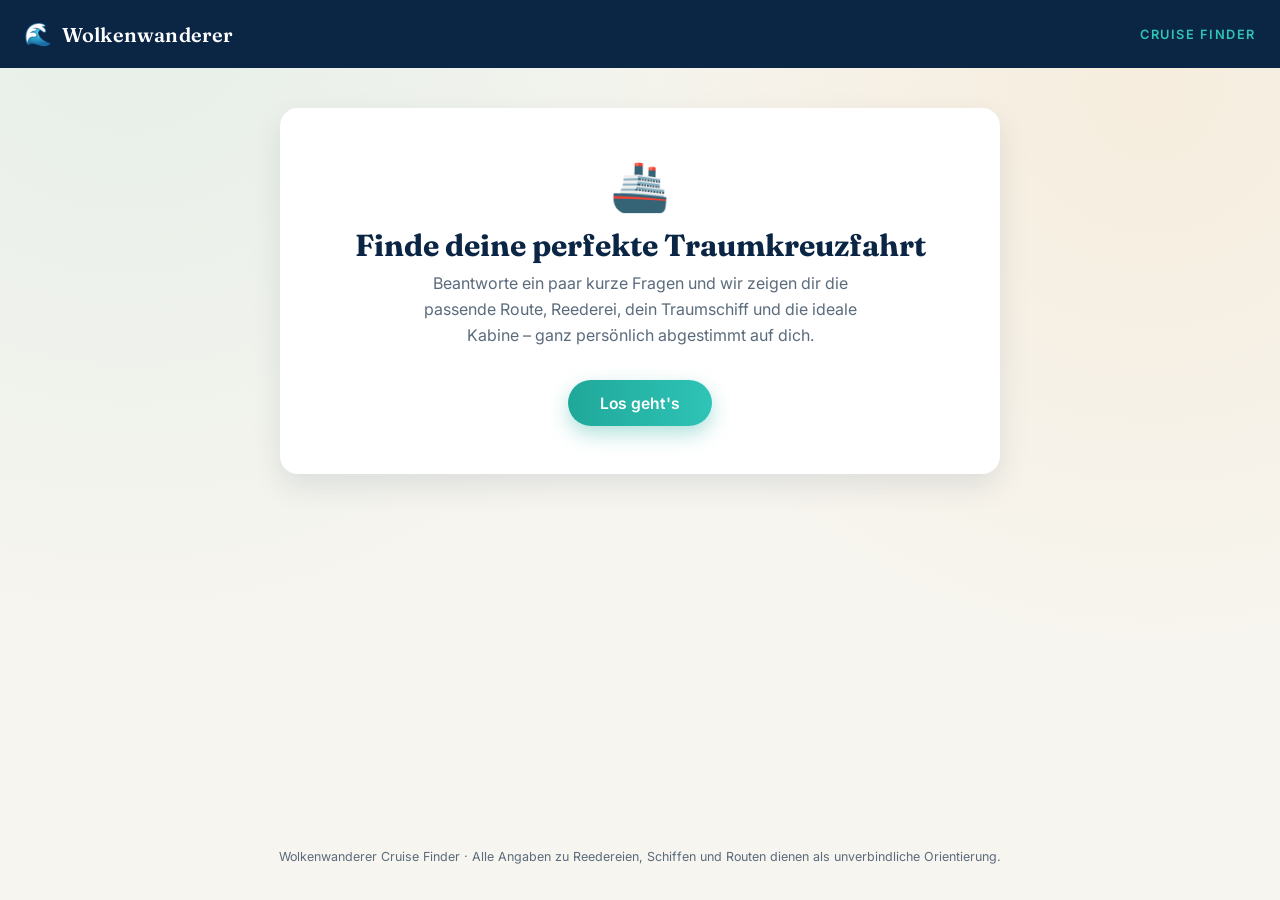
==== index.html @ 6cf7e443 "Add interactive Cruise Finder quiz funnel Guided quiz that leads users from companion/age through th" ====
<!DOCTYPE html>
<html lang="de">
<head>
<meta charset="UTF-8">
<meta name="viewport" content="width=device-width, initial-scale=1.0">
<title>Cruise Finder – Wolkenwanderer</title>
<meta name="description" content="Finde mit dem Wolkenwanderer Cruise Finder deine perfekte Traumroute, Reederei, Schiff und Kabine.">
<link rel="icon" href="data:image/svg+xml,<svg xmlns=%22http://www.w3.org/2000/svg%22 viewBox=%220 0 100 100%22><text y=%22.9em%22 font-size=%2290%22>🚢</text></svg>">
<link rel="preconnect" href="https://fonts.googleapis.com">
<link rel="preconnect" href="https://fonts.gstatic.com" crossorigin>
<link href="https://fonts.googleapis.com/css2?family=Fraunces:wght@500;600;700&family=Inter:wght@400;500;600;700&display=swap" rel="stylesheet">
<link rel="stylesheet" href="css/style.css">
</head>
<body>

<header class="site-header">
  <div class="brand">
    <span class="brand-emoji">🌊</span>
    <span class="brand-name">Wolkenwanderer</span>
  </div>
  <span class="brand-tag">Cruise Finder</span>
</header>

<main>
  <div id="quiz-app" class="quiz-app"></div>
</main>

<footer class="site-footer">
  <p>Wolkenwanderer Cruise Finder · Alle Angaben zu Reedereien, Schiffen und Routen dienen als unverbindliche Orientierung.</p>
</footer>

<script src="js/data.js"></script>
<script src="js/app.js"></script>
</body>
</html>
---- css/style.css ----
:root {
  --navy: #0b2545;
  --navy-light: #13355e;
  --teal: #1fa89a;
  --teal-light: #2ec4b6;
  --gold: #e8a13d;
  --cream: #f7f5ef;
  --white: #ffffff;
  --ink: #1c2a3a;
  --ink-soft: #5b6b7c;
  --border: #e3e1d8;
  --shadow: 0 12px 30px rgba(11, 37, 69, 0.10);
  --radius: 18px;
  --font-head: "Fraunces", Georgia, serif;
  --font-body: "Inter", system-ui, -apple-system, sans-serif;
}

* { box-sizing: border-box; }

html, body {
  margin: 0;
  padding: 0;
  background: var(--cream);
  color: var(--ink);
  font-family: var(--font-body);
  -webkit-font-smoothing: antialiased;
}

body {
  min-height: 100vh;
  display: flex;
  flex-direction: column;
  background-image:
    radial-gradient(circle at 10% 0%, rgba(31, 168, 154, 0.08), transparent 45%),
    radial-gradient(circle at 90% 10%, rgba(232, 161, 61, 0.10), transparent 40%);
}

/* ---------- Header / Footer ---------- */

.site-header {
  display: flex;
  align-items: center;
  justify-content: space-between;
  padding: 1.25rem 1.5rem;
  background: var(--navy);
  color: var(--white);
}

.brand {
  display: flex;
  align-items: center;
  gap: 0.6rem;
  font-family: var(--font-head);
  font-weight: 600;
  font-size: 1.25rem;
  letter-spacing: 0.01em;
}

.brand-emoji { font-size: 1.4rem; }

.brand-tag {
  font-size: 0.8rem;
  text-transform: uppercase;
  letter-spacing: 0.12em;
  color: var(--teal-light);
  font-weight: 600;
}

main {
  flex: 1;
  display: flex;
  justify-content: center;
  padding: 2.5rem 1.25rem 3rem;
}

.site-footer {
  text-align: center;
  font-size: 0.78rem;
  color: var(--ink-soft);
  padding: 1.5rem;
}

/* ---------- Quiz shell ---------- */

.quiz-app {
  width: 100%;
  max-width: 720px;
}

.progress {
  height: 6px;
  background: var(--border);
  border-radius: 999px;
  overflow: hidden;
  margin-bottom: 1.75rem;
}

.progress-bar {
  height: 100%;
  background: linear-gradient(90deg, var(--teal), var(--teal-light));
  border-radius: 999px;
  transition: width 0.35s ease;
}

.card {
  background: var(--white);
  border-radius: var(--radius);
  box-shadow: var(--shadow);
  padding: 2.25rem 2rem;
  animation: fadeIn 0.35s ease;
}

@keyframes fadeIn {
  from { opacity: 0; transform: translateY(8px); }
  to { opacity: 1; transform: translateY(0); }
}

h1, h2, h3, h4 {
  font-family: var(--font-head);
  color: var(--navy);
  margin: 0 0 0.5rem;
}

h1 { font-size: 1.9rem; line-height: 1.2; }
h2 { font-size: 1.55rem; line-height: 1.25; }

.subtitle {
  color: var(--ink-soft);
  margin: 0 0 1.75rem;
  font-size: 1rem;
}

/* ---------- Start screen ---------- */

.start-card { text-align: center; padding: 3rem 2rem; }
.start-emoji { font-size: 3rem; margin-bottom: 0.75rem; }
.start-card p {
  color: var(--ink-soft);
  max-width: 480px;
  margin: 0 auto 2rem;
  line-height: 1.6;
}

/* ---------- Buttons ---------- */

.btn {
  display: inline-block;
  border: none;
  border-radius: 999px;
  padding: 0.85rem 2rem;
  font-family: var(--font-body);
  font-weight: 600;
  font-size: 0.98rem;
  cursor: pointer;
  text-decoration: none;
  transition: transform 0.15s ease, box-shadow 0.15s ease;
}

.btn-primary {
  background: linear-gradient(90deg, var(--teal), var(--teal-light));
  color: var(--white);
  box-shadow: 0 8px 20px rgba(31, 168, 154, 0.35);
}

.btn-primary:hover { transform: translateY(-2px); box-shadow: 0 12px 24px rgba(31, 168, 154, 0.4); }

.btn-ghost {
  background: transparent;
  color: var(--ink-soft);
  padding: 0.85rem 1.25rem;
}

.btn-ghost:hover { color: var(--navy); }

/* ---------- Options grid ---------- */

.options-grid {
  display: grid;
  grid-template-columns: repeat(2, 1fr);
  gap: 0.9rem;
  margin-bottom: 1.5rem;
}

.option-card {
  display: flex;
  flex-direction: column;
  align-items: flex-start;
  gap: 0.3rem;
  text-align: left;
  background: var(--cream);
  border: 2px solid transparent;
  border-radius: 14px;
  padding: 1.1rem 1.1rem;
  cursor: pointer;
  font-family: var(--font-body);
  transition: border-color 0.15s ease, transform 0.15s ease, background 0.15s ease;
}

.option-card:hover { border-color: var(--teal-light); transform: translateY(-2px); }

.option-card.selected {
  border-color: var(--teal);
  background: #eaf7f5;
}

.option-emoji { font-size: 1.6rem; }

.option-label {
  font-weight: 600;
  color: var(--navy);
  font-size: 1.02rem;
}

.option-desc {
  color: var(--ink-soft);
  font-size: 0.85rem;
  line-height: 1.35;
}

.nav-row {
  display: flex;
  justify-content: flex-start;
}

/* ---------- Result ---------- */

.result-card { text-align: center; }

.result-emoji { font-size: 2.75rem; }

.result-tag {
  display: inline-block;
  background: var(--gold);
  color: var(--navy);
  font-weight: 700;
  font-size: 0.72rem;
  text-transform: uppercase;
  letter-spacing: 0.1em;
  padding: 0.3rem 0.75rem;
  border-radius: 999px;
  margin: 0.5rem 0 0.75rem;
}

.result-summary {
  color: var(--ink-soft);
  max-width: 520px;
  margin: 0 auto 1.75rem;
  line-height: 1.6;
}

.result-details {
  display: grid;
  grid-template-columns: repeat(2, 1fr);
  gap: 1rem;
  text-align: left;
  margin-bottom: 1.5rem;
}

.detail-block {
  display: flex;
  gap: 0.75rem;
  background: var(--cream);
  border-radius: 14px;
  padding: 1.1rem;
}

.detail-block h3 { font-size: 1.02rem; margin-bottom: 0.2rem; }
.detail-block p { margin: 0; color: var(--ink-soft); font-size: 0.88rem; line-height: 1.45; }
.detail-emoji { font-size: 1.5rem; }

.alternatives { text-align: left; margin-bottom: 1.75rem; }
.alternatives h4 { font-size: 0.9rem; color: var(--ink-soft); text-transform: uppercase; letter-spacing: 0.06em; margin-bottom: 0.75rem; }

.alt-grid {
  display: grid;
  grid-template-columns: repeat(2, 1fr);
  gap: 0.75rem;
}

.alt-card {
  display: flex;
  flex-direction: column;
  gap: 0.2rem;
  background: var(--white);
  border: 1px solid var(--border);
  border-radius: 12px;
  padding: 0.85rem 1rem;
}

.alt-card strong { color: var(--navy); font-size: 0.92rem; }
.alt-card span { color: var(--ink-soft); font-size: 0.8rem; }

.result-actions {
  display: flex;
  flex-direction: column;
  align-items: center;
  gap: 0.75rem;
}

/* ---------- Responsive ---------- */

@media (max-width: 560px) {
  .card { padding: 1.75rem 1.35rem; }
  .options-grid, .result-details, .alt-grid { grid-template-columns: 1fr; }
  h1 { font-size: 1.6rem; }
  h2 { font-size: 1.3rem; }
}
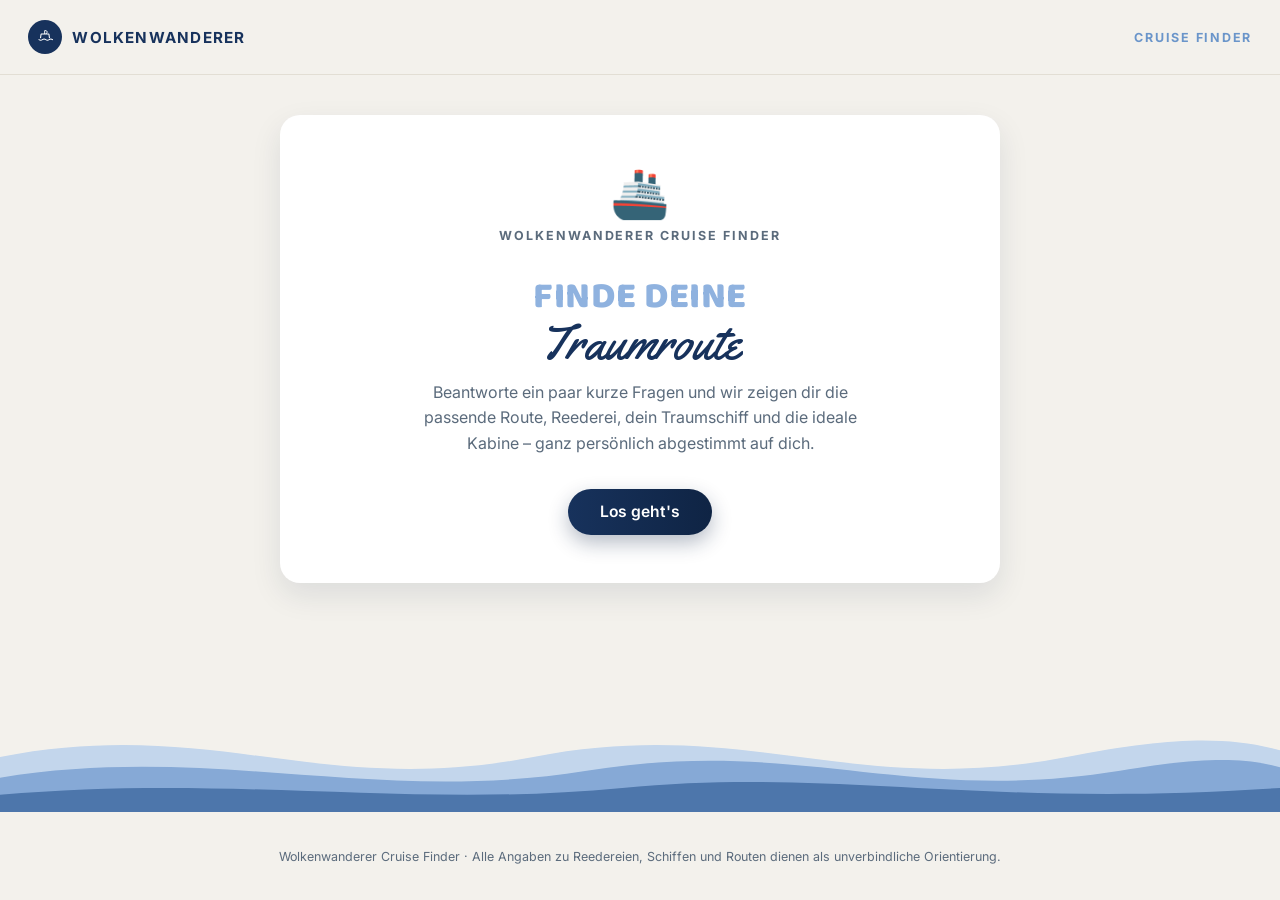
==== commit 3ee8380e: "Restyle to hand-illustrated ocean look Swap the teal/gold palette and serif headings for a Baloo 2 +" ====
--- a/index.html
+++ b/index.html
@@ -8,14 +8,20 @@
 <link rel="icon" href="data:image/svg+xml,<svg xmlns=%22http://www.w3.org/2000/svg%22 viewBox=%220 0 100 100%22><text y=%22.9em%22 font-size=%2290%22>🚢</text></svg>">
 <link rel="preconnect" href="https://fonts.googleapis.com">
 <link rel="preconnect" href="https://fonts.gstatic.com" crossorigin>
-<link href="https://fonts.googleapis.com/css2?family=Fraunces:wght@500;600;700&family=Inter:wght@400;500;600;700&display=swap" rel="stylesheet">
+<link href="https://fonts.googleapis.com/css2?family=Baloo+2:wght@500;600;700;800&family=Yellowtail&family=Inter:wght@400;500;600;700&display=swap" rel="stylesheet">
 <link rel="stylesheet" href="css/style.css">
 </head>
 <body>
 
 <header class="site-header">
   <div class="brand">
-    <span class="brand-emoji">🌊</span>
+    <span class="brand-badge" aria-hidden="true">
+      <svg viewBox="0 0 24 24" width="18" height="18" fill="none" xmlns="http://www.w3.org/2000/svg">
+        <path d="M4 15.5c1.5 1.2 3 1.2 4.5 0 1.5-1.2 3-1.2 4.5 0 1.5 1.2 3 1.2 4.5 0 1.5-1.2 3-1.2 4.5 0" stroke="#fff" stroke-width="1.4" stroke-linecap="round"/>
+        <path d="M6 13.5 6.8 8h10.4l.8 5.5" stroke="#fff" stroke-width="1.4" stroke-linejoin="round"/>
+        <path d="M11.5 8V3.5h2.2l1.6 2.2-1.6 1v1.3" stroke="#fff" stroke-width="1.2" stroke-linejoin="round"/>
+      </svg>
+    </span>
     <span class="brand-name">Wolkenwanderer</span>
   </div>
   <span class="brand-tag">Cruise Finder</span>
@@ -25,6 +31,14 @@
   <div id="quiz-app" class="quiz-app"></div>
 </main>
 
+<div class="wave-deco" aria-hidden="true">
+  <svg viewBox="0 0 1440 160" preserveAspectRatio="none" xmlns="http://www.w3.org/2000/svg">
+    <path d="M0,80 C240,20 360,140 600,80 C840,20 960,140 1200,80 C1320,50 1380,50 1440,70 L1440,160 L0,160 Z" fill="var(--wave-1)"/>
+    <path d="M0,110 C240,60 420,150 660,100 C900,50 1020,150 1260,100 C1350,80 1400,80 1440,95 L1440,160 L0,160 Z" fill="var(--wave-2)"/>
+    <path d="M0,135 C260,105 460,155 700,125 C940,95 1100,155 1440,125 L1440,160 L0,160 Z" fill="var(--wave-3)"/>
+  </svg>
+</div>
+
 <footer class="site-footer">
   <p>Wolkenwanderer Cruise Finder · Alle Angaben zu Reedereien, Schiffen und Routen dienen als unverbindliche Orientierung.</p>
 </footer>
--- a/css/style.css
+++ b/css/style.css
@@ -1,17 +1,21 @@
 :root {
-  --navy: #0b2545;
-  --navy-light: #13355e;
-  --teal: #1fa89a;
-  --teal-light: #2ec4b6;
-  --gold: #e8a13d;
-  --cream: #f7f5ef;
+  --navy: #17325c;
+  --navy-deep: #0f2444;
+  --sky: #8fb2df;
+  --sky-deep: #6a95ca;
+  --peach: #e8a37e;
+  --cream: #f3f1ec;
   --white: #ffffff;
   --ink: #1c2a3a;
   --ink-soft: #5b6b7c;
-  --border: #e3e1d8;
-  --shadow: 0 12px 30px rgba(11, 37, 69, 0.10);
-  --radius: 18px;
-  --font-head: "Fraunces", Georgia, serif;
+  --border: #e2ded4;
+  --wave-1: #c3d6ec;
+  --wave-2: #86a9d6;
+  --wave-3: #4d76ab;
+  --shadow: 0 12px 30px rgba(15, 36, 68, 0.10);
+  --radius: 20px;
+  --font-display: "Baloo 2", "Inter", system-ui, sans-serif;
+  --font-script: "Yellowtail", cursive;
   --font-body: "Inter", system-ui, -apple-system, sans-serif;
 }
 
@@ -27,12 +31,11 @@
 }
 
 body {
+  position: relative;
   min-height: 100vh;
   display: flex;
   flex-direction: column;
-  background-image:
-    radial-gradient(circle at 10% 0%, rgba(31, 168, 154, 0.08), transparent 45%),
-    radial-gradient(circle at 90% 10%, rgba(232, 161, 61, 0.10), transparent 40%);
+  overflow-x: hidden;
 }
 
 /* ---------- Header / Footer ---------- */
@@ -41,36 +44,54 @@
   display: flex;
   align-items: center;
   justify-content: space-between;
-  padding: 1.25rem 1.5rem;
+  padding: 1.25rem 1.75rem;
+  background: var(--cream);
+  border-bottom: 1px solid var(--border);
+  position: relative;
+  z-index: 2;
+}
+
+.brand {
+  display: flex;
+  align-items: center;
+  gap: 0.65rem;
+}
+
+.brand-badge {
+  display: flex;
+  align-items: center;
+  justify-content: center;
+  width: 34px;
+  height: 34px;
+  border-radius: 50%;
   background: var(--navy);
-  color: var(--white);
-}
-
-.brand {
-  display: flex;
-  align-items: center;
-  gap: 0.6rem;
-  font-family: var(--font-head);
-  font-weight: 600;
-  font-size: 1.25rem;
-  letter-spacing: 0.01em;
-}
-
-.brand-emoji { font-size: 1.4rem; }
+  flex-shrink: 0;
+}
+
+.brand-name {
+  font-family: var(--font-body);
+  font-weight: 700;
+  font-size: 0.95rem;
+  letter-spacing: 0.08em;
+  text-transform: uppercase;
+  color: var(--navy);
+}
 
 .brand-tag {
-  font-size: 0.8rem;
-  text-transform: uppercase;
-  letter-spacing: 0.12em;
-  color: var(--teal-light);
-  font-weight: 600;
+  font-size: 0.78rem;
+  text-transform: uppercase;
+  letter-spacing: 0.14em;
+  color: var(--sky-deep);
+  font-weight: 700;
 }
 
 main {
   flex: 1;
   display: flex;
   justify-content: center;
-  padding: 2.5rem 1.25rem 3rem;
+  padding: 2.5rem 1.25rem 4rem;
+  position: relative;
+  z-index: 2;
 }
 
 .site-footer {
@@ -78,7 +99,22 @@
   font-size: 0.78rem;
   color: var(--ink-soft);
   padding: 1.5rem;
-}
+  position: relative;
+  z-index: 2;
+}
+
+/* ---------- Wave decoration ---------- */
+
+.wave-deco {
+  position: relative;
+  width: 100%;
+  line-height: 0;
+  margin-top: -1.5rem;
+  pointer-events: none;
+  z-index: 1;
+}
+
+.wave-deco svg { width: 100%; height: 110px; display: block; }
 
 /* ---------- Quiz shell ---------- */
 
@@ -97,7 +133,7 @@
 
 .progress-bar {
   height: 100%;
-  background: linear-gradient(90deg, var(--teal), var(--teal-light));
+  background: linear-gradient(90deg, var(--sky), var(--navy));
   border-radius: 999px;
   transition: width 0.35s ease;
 }
@@ -116,9 +152,10 @@
 }
 
 h1, h2, h3, h4 {
-  font-family: var(--font-head);
+  font-family: var(--font-display);
   color: var(--navy);
   margin: 0 0 0.5rem;
+  font-weight: 700;
 }
 
 h1 { font-size: 1.9rem; line-height: 1.2; }
@@ -130,10 +167,43 @@
   font-size: 1rem;
 }
 
+.eyebrow {
+  font-family: var(--font-body);
+  font-size: 0.78rem;
+  font-weight: 700;
+  text-transform: uppercase;
+  letter-spacing: 0.16em;
+  color: var(--sky-deep);
+  margin: 0.5rem 0 0.25rem;
+}
+
+.hero-title { margin: 0 0 0.75rem; }
+
+.hero-caps {
+  display: block;
+  font-family: var(--font-display);
+  font-weight: 800;
+  text-transform: uppercase;
+  color: var(--sky);
+  font-size: 2.3rem;
+  line-height: 1.05;
+  letter-spacing: 0.01em;
+}
+
+.hero-script {
+  display: block;
+  font-family: var(--font-script);
+  font-weight: 400;
+  color: var(--navy);
+  font-size: 3.1rem;
+  line-height: 1;
+  margin-top: 0.1rem;
+}
+
 /* ---------- Start screen ---------- */
 
 .start-card { text-align: center; padding: 3rem 2rem; }
-.start-emoji { font-size: 3rem; margin-bottom: 0.75rem; }
+.start-emoji { font-size: 3rem; margin-bottom: 0.25rem; }
 .start-card p {
   color: var(--ink-soft);
   max-width: 480px;
@@ -157,12 +227,12 @@
 }
 
 .btn-primary {
-  background: linear-gradient(90deg, var(--teal), var(--teal-light));
+  background: linear-gradient(90deg, var(--navy), var(--navy-deep));
   color: var(--white);
-  box-shadow: 0 8px 20px rgba(31, 168, 154, 0.35);
-}
-
-.btn-primary:hover { transform: translateY(-2px); box-shadow: 0 12px 24px rgba(31, 168, 154, 0.4); }
+  box-shadow: 0 8px 20px rgba(15, 36, 68, 0.3);
+}
+
+.btn-primary:hover { transform: translateY(-2px); box-shadow: 0 12px 24px rgba(15, 36, 68, 0.35); }
 
 .btn-ghost {
   background: transparent;
@@ -196,11 +266,11 @@
   transition: border-color 0.15s ease, transform 0.15s ease, background 0.15s ease;
 }
 
-.option-card:hover { border-color: var(--teal-light); transform: translateY(-2px); }
+.option-card:hover { border-color: var(--sky); transform: translateY(-2px); }
 
 .option-card.selected {
-  border-color: var(--teal);
-  background: #eaf7f5;
+  border-color: var(--navy);
+  background: #e9eff8;
 }
 
 .option-emoji { font-size: 1.6rem; }
@@ -230,8 +300,8 @@
 
 .result-tag {
   display: inline-block;
-  background: var(--gold);
-  color: var(--navy);
+  background: var(--peach);
+  color: var(--navy-deep);
   font-weight: 700;
   font-size: 0.72rem;
   text-transform: uppercase;
@@ -239,6 +309,13 @@
   padding: 0.3rem 0.75rem;
   border-radius: 999px;
   margin: 0.5rem 0 0.75rem;
+}
+
+.result-region-line {
+  font-weight: 600;
+  color: var(--navy);
+  font-size: 1.05rem;
+  margin: 0.25rem 0 1rem;
 }
 
 .result-summary {
@@ -269,7 +346,15 @@
 .detail-emoji { font-size: 1.5rem; }
 
 .alternatives { text-align: left; margin-bottom: 1.75rem; }
-.alternatives h4 { font-size: 0.9rem; color: var(--ink-soft); text-transform: uppercase; letter-spacing: 0.06em; margin-bottom: 0.75rem; }
+.alternatives h4 {
+  font-family: var(--font-body);
+  font-size: 0.82rem;
+  font-weight: 700;
+  color: var(--ink-soft);
+  text-transform: uppercase;
+  letter-spacing: 0.1em;
+  margin-bottom: 0.75rem;
+}
 
 .alt-grid {
   display: grid;
@@ -304,4 +389,7 @@
   .options-grid, .result-details, .alt-grid { grid-template-columns: 1fr; }
   h1 { font-size: 1.6rem; }
   h2 { font-size: 1.3rem; }
-}
+  .hero-caps { font-size: 1.8rem; }
+  .hero-script { font-size: 2.4rem; }
+  .wave-deco svg { height: 70px; }
+}
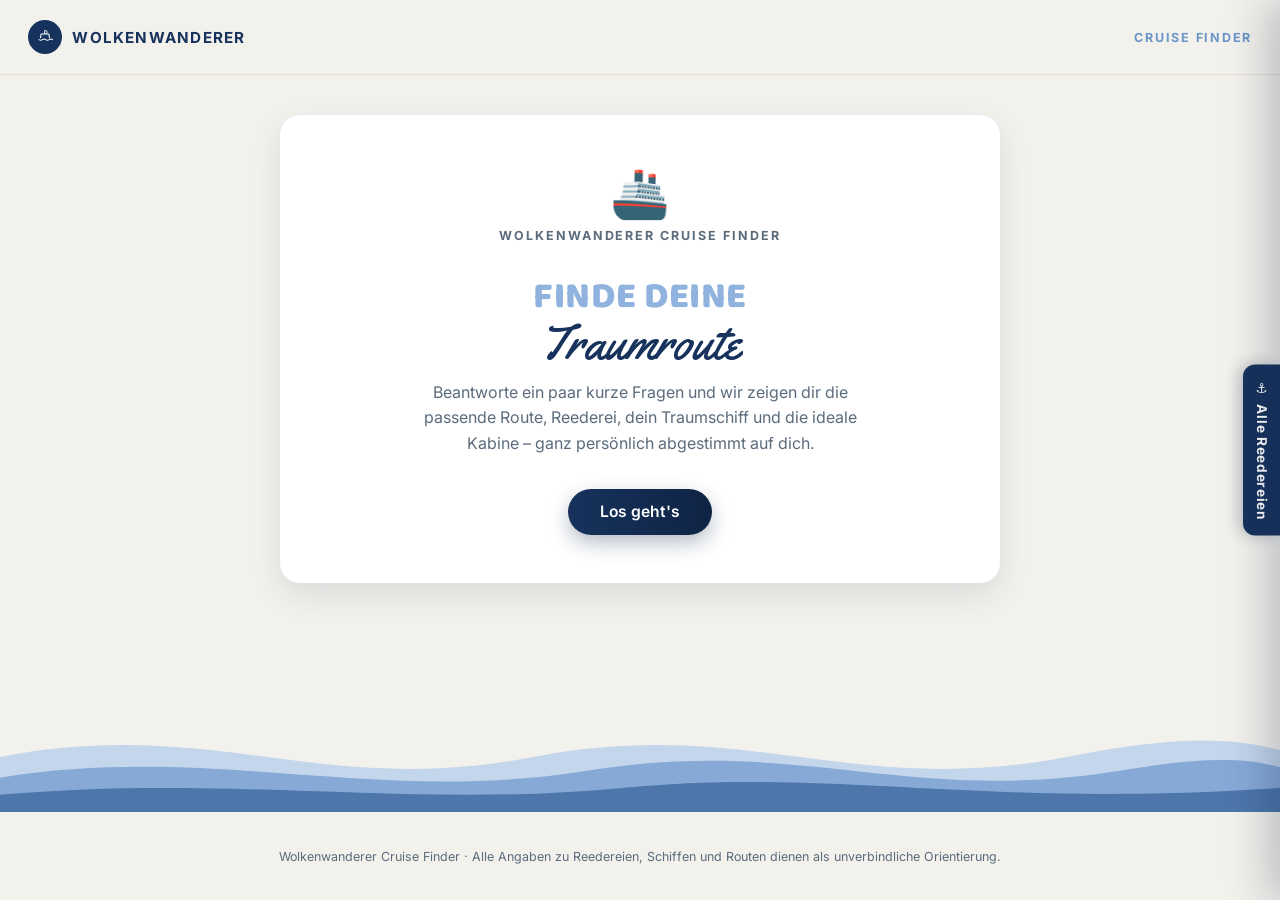
==== commit b3a71853: "Add Asia/expedition routes, cruise line explorer, wording fix - Fix awkward phrasing "Mit wem geht d" ====
--- a/index.html
+++ b/index.html
@@ -43,6 +43,18 @@
   <p>Wolkenwanderer Cruise Finder · Alle Angaben zu Reedereien, Schiffen und Routen dienen als unverbindliche Orientierung.</p>
 </footer>
 
+<button id="explorer-tab" class="explorer-tab" type="button" aria-haspopup="dialog" aria-controls="explorer-panel">
+  <span aria-hidden="true">⚓</span> Alle Reedereien
+</button>
+<div id="explorer-backdrop" class="explorer-backdrop"></div>
+<aside id="explorer-panel" class="explorer-panel" role="dialog" aria-label="Reederei-Übersicht" aria-hidden="true">
+  <div class="explorer-header">
+    <h3>Reedereien im Überblick</h3>
+    <button id="explorer-close" class="explorer-close" type="button" aria-label="Schließen">&times;</button>
+  </div>
+  <div id="explorer-body" class="explorer-body"></div>
+</aside>
+
 <script src="js/data.js"></script>
 <script src="js/app.js"></script>
 </body>
--- a/css/style.css
+++ b/css/style.css
@@ -370,8 +370,11 @@
   border: 1px solid var(--border);
   border-radius: 12px;
   padding: 0.85rem 1rem;
-}
-
+  text-decoration: none;
+  transition: border-color 0.15s ease, transform 0.15s ease;
+}
+
+.alt-card:hover { border-color: var(--sky); transform: translateY(-2px); }
 .alt-card strong { color: var(--navy); font-size: 0.92rem; }
 .alt-card span { color: var(--ink-soft); font-size: 0.8rem; }
 
@@ -381,6 +384,179 @@
   align-items: center;
   gap: 0.75rem;
 }
+
+/* ---------- Reederei-Explorer ---------- */
+
+.explorer-tab {
+  position: fixed;
+  top: 50%;
+  right: 0;
+  transform: translateY(-50%);
+  z-index: 40;
+  display: flex;
+  align-items: center;
+  gap: 0.45rem;
+  background: var(--navy);
+  color: var(--white);
+  border: none;
+  padding: 1rem 0.65rem;
+  border-radius: 12px 0 0 12px;
+  writing-mode: vertical-rl;
+  text-orientation: mixed;
+  font-family: var(--font-body);
+  font-weight: 700;
+  font-size: 0.85rem;
+  letter-spacing: 0.05em;
+  cursor: pointer;
+  box-shadow: -4px 0 16px rgba(15, 36, 68, 0.25);
+  transition: padding 0.15s ease, background 0.15s ease;
+}
+
+.explorer-tab:hover { background: var(--navy-deep); padding-right: 0.95rem; }
+
+.explorer-backdrop {
+  position: fixed;
+  inset: 0;
+  background: rgba(15, 36, 68, 0.35);
+  z-index: 45;
+  opacity: 0;
+  pointer-events: none;
+  transition: opacity 0.25s ease;
+}
+
+.explorer-backdrop.open { opacity: 1; pointer-events: auto; }
+
+.explorer-panel {
+  position: fixed;
+  top: 0;
+  right: 0;
+  height: 100vh;
+  width: min(460px, 100vw);
+  background: var(--cream);
+  box-shadow: -12px 0 40px rgba(15, 36, 68, 0.25);
+  z-index: 50;
+  transform: translateX(100%);
+  transition: transform 0.3s ease;
+  display: flex;
+  flex-direction: column;
+  overflow-y: auto;
+}
+
+.explorer-panel.open { transform: translateX(0); }
+
+.explorer-header {
+  display: flex;
+  align-items: center;
+  justify-content: space-between;
+  padding: 1.25rem 1.5rem;
+  border-bottom: 1px solid var(--border);
+  background: var(--white);
+  position: sticky;
+  top: 0;
+  z-index: 2;
+}
+
+.explorer-header h3 {
+  margin: 0;
+  font-size: 1.1rem;
+}
+
+.explorer-close {
+  background: none;
+  border: none;
+  font-size: 1.6rem;
+  line-height: 1;
+  cursor: pointer;
+  color: var(--ink-soft);
+}
+
+.explorer-close:hover { color: var(--navy); }
+
+.explorer-body { padding: 1.25rem 1.5rem 2.5rem; flex: 1; }
+
+.explorer-intro {
+  color: var(--ink-soft);
+  font-size: 0.9rem;
+  line-height: 1.5;
+  margin: 0 0 1.25rem;
+}
+
+.explorer-list-item {
+  display: block;
+  width: 100%;
+  text-align: left;
+  background: var(--white);
+  border: 1px solid var(--border);
+  border-radius: 14px;
+  padding: 1rem 1.1rem;
+  margin-bottom: 0.75rem;
+  cursor: pointer;
+  font-family: var(--font-body);
+  transition: border-color 0.15s ease, transform 0.15s ease;
+}
+
+.explorer-list-item:hover { border-color: var(--sky); transform: translateY(-2px); }
+.explorer-list-item strong { display: block; color: var(--navy); font-size: 1rem; margin-bottom: 0.15rem; }
+.explorer-list-item .tagline { display: block; color: var(--ink-soft); font-size: 0.85rem; margin-bottom: 0.5rem; }
+
+.explorer-badges { display: flex; gap: 0.4rem; flex-wrap: wrap; }
+
+.explorer-badge {
+  font-size: 0.68rem;
+  font-weight: 700;
+  text-transform: uppercase;
+  letter-spacing: 0.05em;
+  padding: 0.2rem 0.55rem;
+  border-radius: 999px;
+  background: var(--cream);
+  color: var(--navy-deep);
+  border: 1px solid var(--border);
+}
+
+.explorer-back {
+  display: inline-flex;
+  align-items: center;
+  gap: 0.3rem;
+  background: none;
+  border: none;
+  color: var(--sky-deep);
+  font-weight: 700;
+  font-size: 0.88rem;
+  cursor: pointer;
+  padding: 0;
+  margin-bottom: 1.1rem;
+}
+
+.explorer-back:hover { color: var(--navy); }
+
+.explorer-detail h2 { margin-bottom: 0.15rem; }
+.explorer-detail .tagline { color: var(--ink-soft); margin-bottom: 1.25rem; }
+
+.explorer-section { margin-bottom: 1.5rem; }
+
+.explorer-section h4 {
+  font-family: var(--font-body);
+  font-size: 0.76rem;
+  font-weight: 700;
+  text-transform: uppercase;
+  letter-spacing: 0.1em;
+  color: var(--ink-soft);
+  margin-bottom: 0.65rem;
+}
+
+.explorer-section p { color: var(--ink); line-height: 1.55; margin: 0; }
+
+.route-item {
+  display: flex;
+  gap: 0.65rem;
+  padding: 0.65rem 0;
+  border-bottom: 1px solid var(--border);
+}
+
+.route-item:last-child { border-bottom: none; }
+.route-emoji { font-size: 1.3rem; }
+.route-item strong { display: block; color: var(--navy); font-size: 0.92rem; }
+.route-item p { margin: 0.15rem 0 0; color: var(--ink-soft); font-size: 0.82rem; line-height: 1.4; }
 
 /* ---------- Responsive ---------- */
 
@@ -392,4 +568,7 @@
   .hero-caps { font-size: 1.8rem; }
   .hero-script { font-size: 2.4rem; }
   .wave-deco svg { height: 70px; }
-}
+  .explorer-tab { font-size: 0.78rem; padding: 0.8rem 0.5rem; }
+  .explorer-panel { width: 100vw; }
+  .explorer-body { padding: 1rem 1.1rem 2rem; }
+}
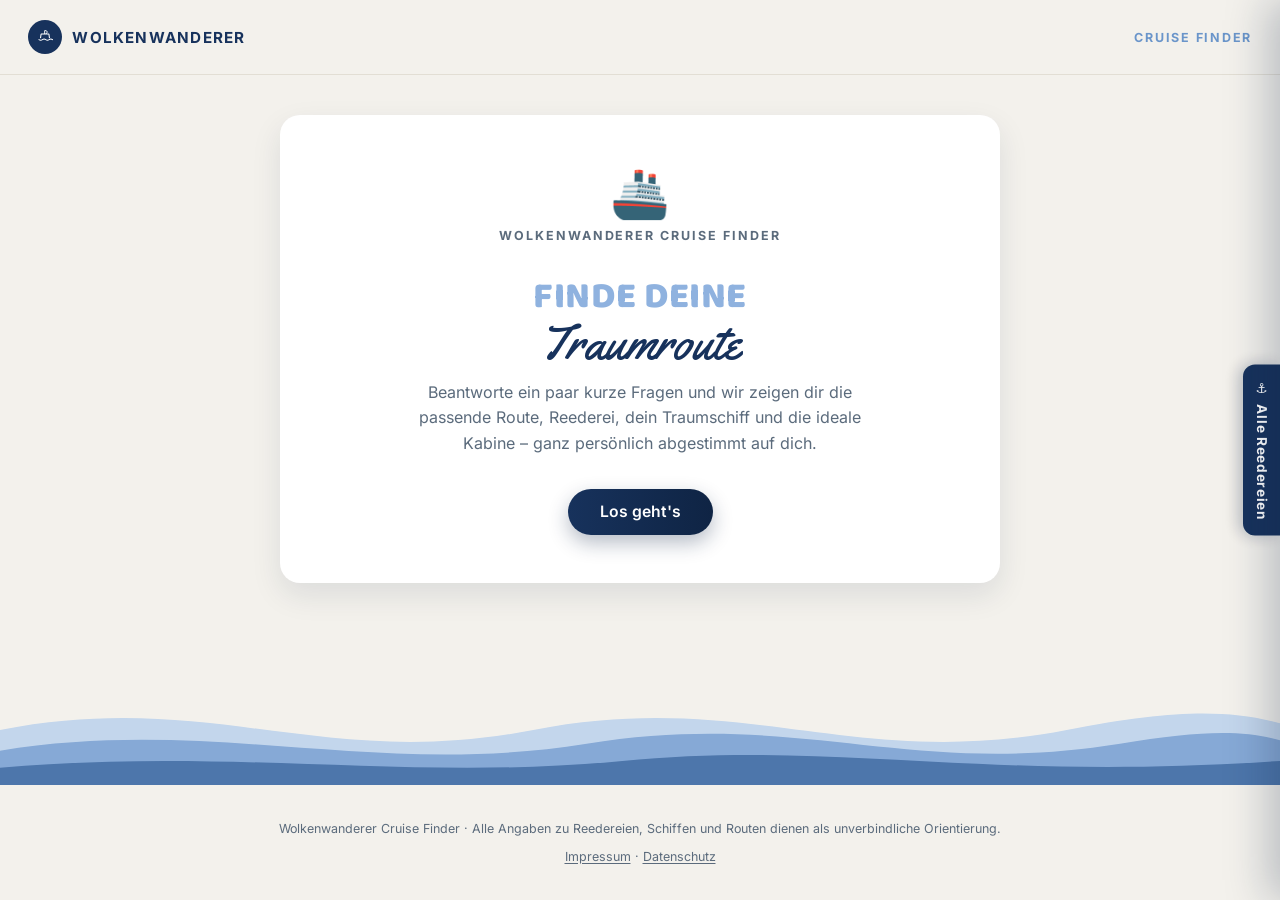
==== commit 59432597: "Add Impressum & Datenschutz, self-host fonts - Add impressum.html and datenschutz.html, linked from " ====
--- a/index.html
+++ b/index.html
@@ -5,10 +5,17 @@
 <meta name="viewport" content="width=device-width, initial-scale=1.0">
 <title>Cruise Finder – Wolkenwanderer</title>
 <meta name="description" content="Finde mit dem Wolkenwanderer Cruise Finder deine perfekte Traumroute, Reederei, Schiff und Kabine.">
-<link rel="icon" href="data:image/svg+xml,<svg xmlns=%22http://www.w3.org/2000/svg%22 viewBox=%220 0 100 100%22><text y=%22.9em%22 font-size=%2290%22>🚢</text></svg>">
-<link rel="preconnect" href="https://fonts.googleapis.com">
-<link rel="preconnect" href="https://fonts.gstatic.com" crossorigin>
-<link href="https://fonts.googleapis.com/css2?family=Baloo+2:wght@500;600;700;800&family=Yellowtail&family=Inter:wght@400;500;600;700&display=swap" rel="stylesheet">
+
+<link rel="manifest" href="manifest.json">
+<meta name="theme-color" content="#17325c">
+<link rel="icon" type="image/svg+xml" href="img/icon.svg">
+<link rel="icon" type="image/png" sizes="32x32" href="img/icon-32.png">
+<link rel="icon" type="image/png" sizes="16x16" href="img/icon-16.png">
+<link rel="apple-touch-icon" sizes="180x180" href="img/icon-180.png">
+<meta name="apple-mobile-web-app-capable" content="yes">
+<meta name="apple-mobile-web-app-status-bar-style" content="black-translucent">
+<meta name="apple-mobile-web-app-title" content="Cruise Finder">
+
 <link rel="stylesheet" href="css/style.css">
 </head>
 <body>
@@ -41,6 +48,7 @@
 
 <footer class="site-footer">
   <p>Wolkenwanderer Cruise Finder · Alle Angaben zu Reedereien, Schiffen und Routen dienen als unverbindliche Orientierung.</p>
+  <p class="footer-links"><a href="impressum.html">Impressum</a> · <a href="datenschutz.html">Datenschutz</a></p>
 </footer>
 
 <button id="explorer-tab" class="explorer-tab" type="button" aria-haspopup="dialog" aria-controls="explorer-panel">
--- a/css/style.css
+++ b/css/style.css
@@ -1,3 +1,28 @@
+/* Lokal gehostete Schriftarten (kein Drittanbieter-Aufruf an Google Fonts) */
+@font-face {
+  font-family: "Inter";
+  src: url("fonts/inter-variable.woff2") format("woff2");
+  font-weight: 400 700;
+  font-style: normal;
+  font-display: swap;
+}
+
+@font-face {
+  font-family: "Baloo 2";
+  src: url("fonts/baloo2-variable.woff2") format("woff2");
+  font-weight: 500 800;
+  font-style: normal;
+  font-display: swap;
+}
+
+@font-face {
+  font-family: "Yellowtail";
+  src: url("fonts/yellowtail.woff2") format("woff2");
+  font-weight: 400;
+  font-style: normal;
+  font-display: swap;
+}
+
 :root {
   --navy: #17325c;
   --navy-deep: #0f2444;
@@ -103,6 +128,36 @@
   z-index: 2;
 }
 
+.site-footer .footer-links { margin-top: 0.5rem; }
+
+.footer-links a {
+  color: var(--ink-soft);
+  text-decoration: underline;
+  text-underline-offset: 2px;
+}
+
+.footer-links a:hover { color: var(--navy); }
+
+/* ---------- Rechtstexte (Impressum/Datenschutz) ---------- */
+
+.legal-card { max-width: 720px; margin: 0 auto; text-align: left; }
+.legal-card h1 { font-size: 1.6rem; }
+.legal-card h2 { font-size: 1.1rem; margin-top: 2rem; }
+.legal-card p, .legal-card li { color: var(--ink); line-height: 1.6; }
+.legal-card ul { padding-left: 1.2rem; }
+.legal-card a { color: var(--sky-deep); }
+
+.legal-placeholder {
+  background: #fdf3e7;
+  border: 1px solid #eccf9c;
+  border-radius: 12px;
+  padding: 1rem 1.25rem;
+  color: #7a5a1e;
+  font-size: 0.92rem;
+  line-height: 1.55;
+  margin-bottom: 2rem;
+}
+
 /* ---------- Wave decoration ---------- */
 
 .wave-deco {
@@ -482,7 +537,9 @@
 }
 
 .explorer-list-item {
-  display: block;
+  display: flex;
+  align-items: flex-start;
+  gap: 0.85rem;
   width: 100%;
   text-align: left;
   background: var(--white);
@@ -492,12 +549,32 @@
   margin-bottom: 0.75rem;
   cursor: pointer;
   font-family: var(--font-body);
-  transition: border-color 0.15s ease, transform 0.15s ease;
-}
-
-.explorer-list-item:hover { border-color: var(--sky); transform: translateY(-2px); }
+  transition: border-color 0.15s ease, transform 0.15s ease, box-shadow 0.15s ease;
+}
+
+.explorer-list-item:hover { border-color: var(--sky); transform: translateY(-2px); box-shadow: 0 6px 16px rgba(15, 36, 68, 0.1); }
+.explorer-list-text { display: flex; flex-direction: column; min-width: 0; }
 .explorer-list-item strong { display: block; color: var(--navy); font-size: 1rem; margin-bottom: 0.15rem; }
-.explorer-list-item .tagline { display: block; color: var(--ink-soft); font-size: 0.85rem; margin-bottom: 0.5rem; }
+.explorer-list-item .tagline { display: block; color: var(--ink-soft); font-size: 0.85rem; margin-bottom: 0.55rem; }
+
+.explorer-avatar {
+  flex-shrink: 0;
+  width: 40px;
+  height: 40px;
+  border-radius: 50%;
+  display: flex;
+  align-items: center;
+  justify-content: center;
+  font-size: 1.15rem;
+  box-shadow: 0 3px 8px rgba(15, 36, 68, 0.2);
+}
+
+.explorer-avatar-lg {
+  width: 56px;
+  height: 56px;
+  font-size: 1.6rem;
+  margin-bottom: 0.75rem;
+}
 
 .explorer-badges { display: flex; gap: 0.4rem; flex-wrap: wrap; }
 
@@ -506,11 +583,18 @@
   font-weight: 700;
   text-transform: uppercase;
   letter-spacing: 0.05em;
-  padding: 0.2rem 0.55rem;
+  padding: 0.25rem 0.6rem;
   border-radius: 999px;
   background: var(--cream);
   color: var(--navy-deep);
   border: 1px solid var(--border);
+  white-space: nowrap;
+}
+
+.explorer-badge-budget {
+  background: #f1e9d8;
+  color: #8a6a1f;
+  border-color: #e3d3ab;
 }
 
 .explorer-back {
@@ -545,6 +629,71 @@
 }
 
 .explorer-section p { color: var(--ink); line-height: 1.55; margin: 0; }
+
+.explorer-basics {
+  display: grid;
+  grid-template-columns: repeat(3, 1fr);
+  gap: 0.75rem;
+}
+
+.explorer-basics div {
+  background: var(--white);
+  border: 1px solid var(--border);
+  border-radius: 12px;
+  padding: 0.65rem 0.7rem;
+}
+
+.explorer-basics span {
+  display: block;
+  font-size: 0.68rem;
+  text-transform: uppercase;
+  letter-spacing: 0.06em;
+  color: var(--ink-soft);
+  margin-bottom: 0.2rem;
+}
+
+.explorer-basics strong { display: block; color: var(--navy); font-size: 0.85rem; line-height: 1.3; }
+
+.explorer-highlights {
+  margin: 0;
+  padding: 0;
+  list-style: none;
+  display: flex;
+  flex-direction: column;
+  gap: 0.55rem;
+}
+
+.explorer-highlights li {
+  position: relative;
+  padding-left: 1.4rem;
+  color: var(--ink);
+  font-size: 0.9rem;
+  line-height: 1.45;
+}
+
+.explorer-highlights li::before {
+  content: '✓';
+  position: absolute;
+  left: 0;
+  top: 0;
+  color: var(--sky-deep);
+  font-weight: 700;
+}
+
+.explorer-fleet {
+  display: flex;
+  flex-wrap: wrap;
+  gap: 0.5rem;
+}
+
+.fleet-chip {
+  background: var(--white);
+  border: 1px solid var(--border);
+  border-radius: 999px;
+  padding: 0.35rem 0.75rem;
+  font-size: 0.82rem;
+  color: var(--navy);
+}
 
 .route-item {
   display: flex;
@@ -571,4 +720,5 @@
   .explorer-tab { font-size: 0.78rem; padding: 0.8rem 0.5rem; }
   .explorer-panel { width: 100vw; }
   .explorer-body { padding: 1rem 1.1rem 2rem; }
-}
+  .explorer-basics { grid-template-columns: 1fr; }
+}
